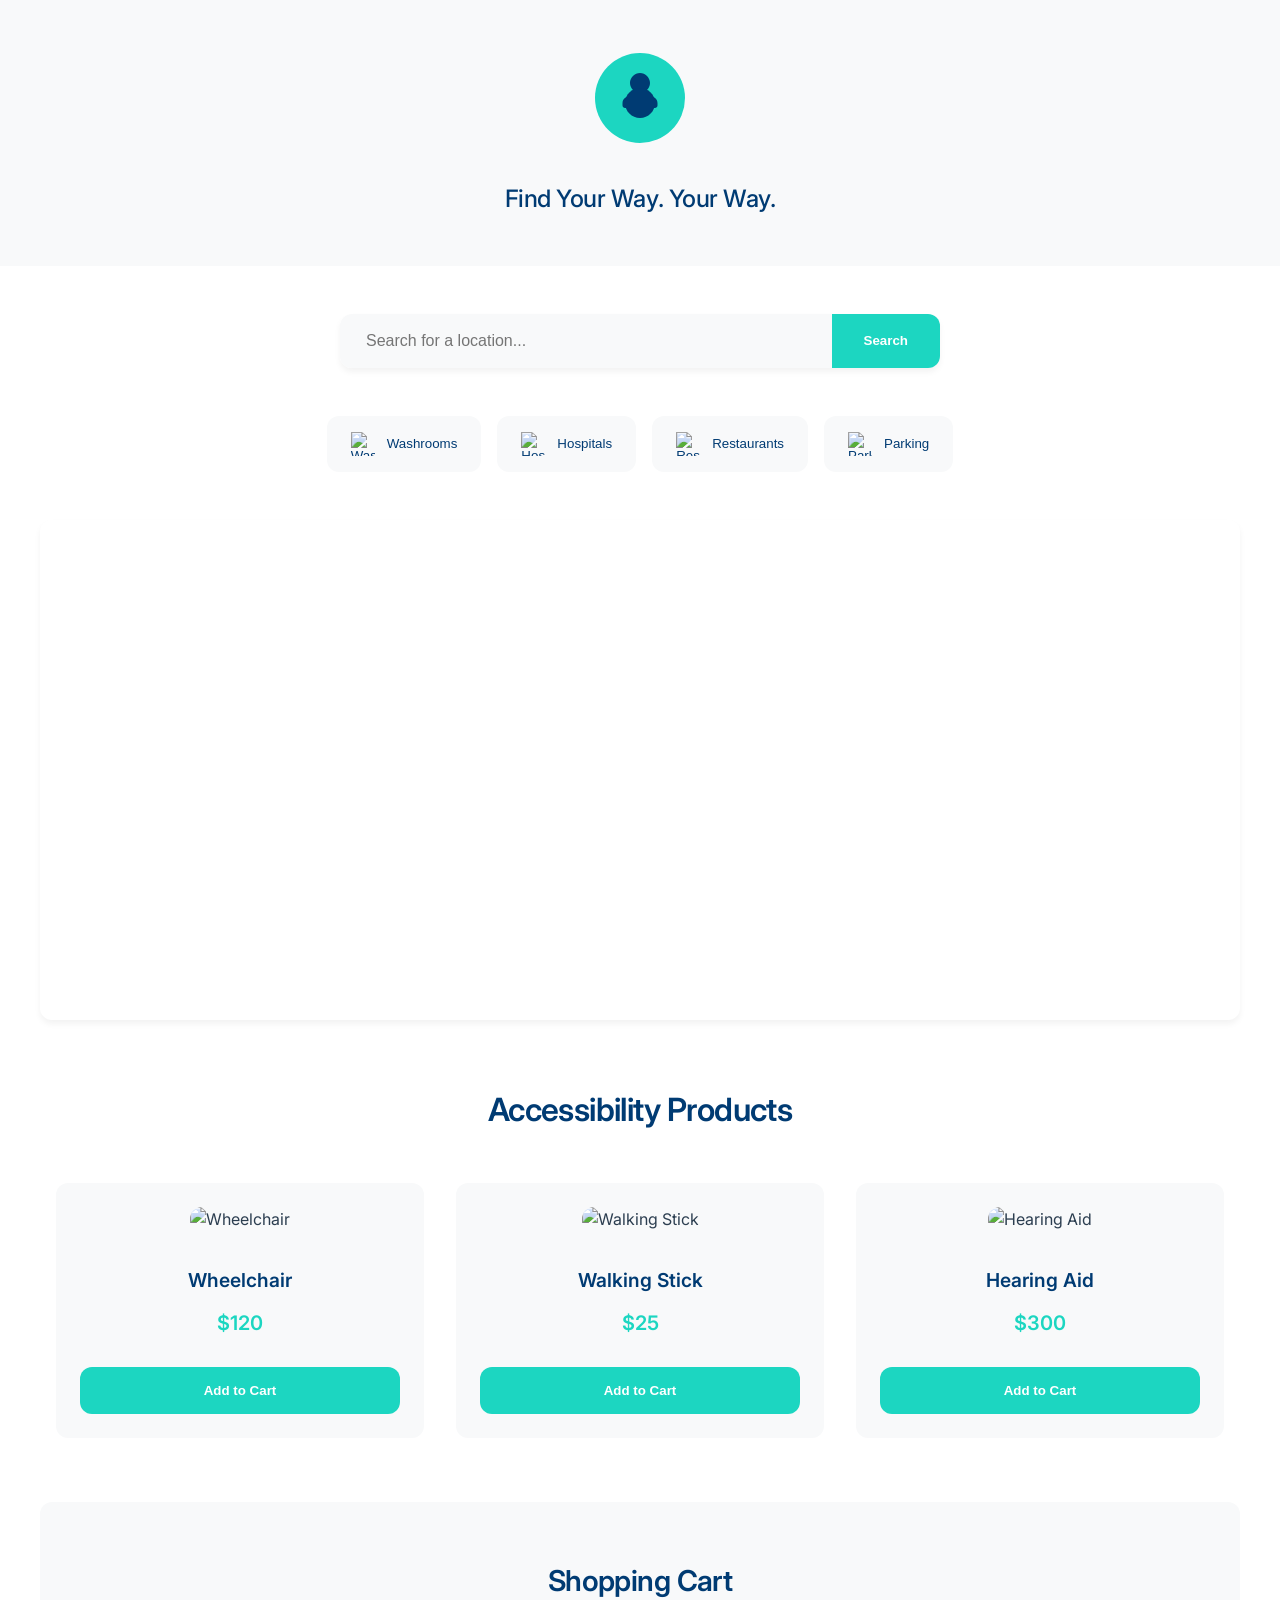
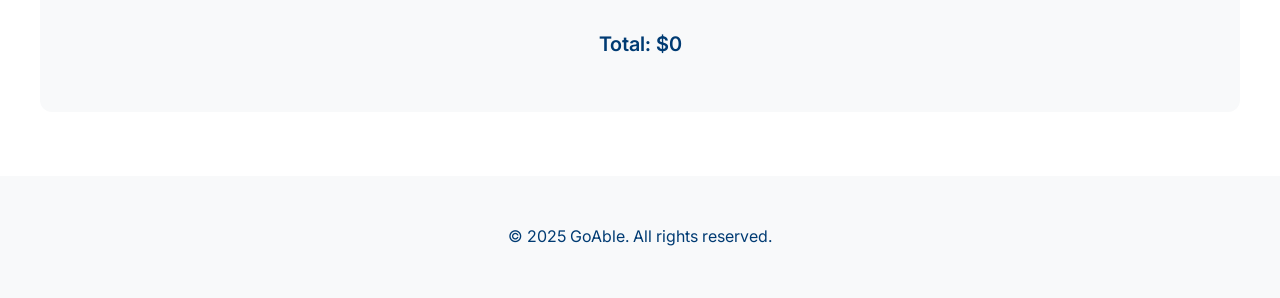
==== index.html @ a9750aa2 "Initial commit" ====
<!DOCTYPE html>
<html lang="en">
<head>
    <meta charset="UTF-8">
    <meta name="viewport" content="width=device-width, initial-scale=1.0">
    <title>GoAble - Find Your Way. Your Way.</title>
    <link rel="preconnect" href="https://fonts.googleapis.com">
    <link rel="preconnect" href="https://fonts.gstatic.com" crossorigin>
    <link href="https://fonts.googleapis.com/css2?family=Inter:wght@400;500;600;700&display=swap" rel="stylesheet">
    <link rel="stylesheet" href="styles.css">
    <script src="https://maps.googleapis.com/maps/api/js?key=AIzaSyAfi2bEmfJxd6c8PBqmdkJb2EQJyLF6iRs&libraries=places" async defer></script>
</head>
<body>
    <header>
        <div class="logo-container">
            <div class="logo">
                <img src="images/goable-logo.svg" alt="GoAble Logo" class="logo-image">
            </div>
            <p class="tagline">Find Your Way. Your Way.</p>
        </div>
    </header>
    <main>
        <!-- Search Section -->
        <section id="search-container">
            <input type="text" id="location-search" placeholder="Search for a location...">
            <button id="search-button">Search</button>
        </section>

        <!-- Map Controls Section -->
        <section id="map-controls">
            <button class="filter-button" data-type="washroom">
                <img src="images/washroom-icon.png" alt="Washroom Icon"> Washrooms
            </button>
            <button class="filter-button" data-type="hospital">
                <img src="images/hospital-icon.png" alt="Hospital Icon"> Hospitals
            </button>
            <button class="filter-button" data-type="restaurant">
                <img src="images/restaurant-icon.png" alt="Restaurant Icon"> Restaurants
            </button>
            <button class="filter-button" data-type="parking">
                <img src="images/parking-icon.png" alt="Parking Icon"> Parking
            </button>
        </section>

        <!-- Map Section -->
        <section id="map-container">
            <div id="map"></div>
        </section>

        <!-- Shop Section -->
        <section id="shop-section">
            <h2>Accessibility Products</h2>
            <div id="shop-items">
                <!-- Example Products -->
                <div class="shop-item">
                    <img src="images/wheelchair.jpg" alt="Wheelchair">
                    <h3>Wheelchair</h3>
                    <p>$120</p>
                    <button class="add-to-cart">Add to Cart</button>
                </div>
                <div class="shop-item">
                    <img src="images/walking-stick.jpg" alt="Walking Stick">
                    <h3>Walking Stick</h3>
                    <p>$25</p>
                    <button class="add-to-cart">Add to Cart</button>
                </div>
                <div class="shop-item">
                    <img src="images/hearing-aid.jpg" alt="Hearing Aid">
                    <h3>Hearing Aid</h3>
                    <p>$300</p>
                    <button class="add-to-cart">Add to Cart</button>
                </div>
            </div>
        </section>

        <!-- Cart Section -->
        <section id="cart-section">
            <h2>Shopping Cart</h2>
            <ul id="cart-items"></ul>
            <p id="cart-total">Total: $0</p>
        </section>
    </main>
    <footer>
        <p>&copy; 2025 GoAble. All rights reserved.</p>
    </footer>
    <script src="app.js"></script>
</body>
</html>
---- styles.css ----
/* General Reset */
:root {
    --primary-color: #003B73;  /* Navy blue from logo */
    --secondary-color: #1CD6C1; /* Turquoise from logo */
    --accent-color: #e74c3c;
    --text-color: #2c3e50;
    --light-gray: #f8f9fa;
    --border-radius: 12px;
    --transition: all 0.3s ease;
}

body {
    font-family: 'Inter', -apple-system, BlinkMacSystemFont, 'Segoe UI', Roboto, sans-serif;
    margin: 0;
    padding: 0;
    box-sizing: border-box;
    color: var(--text-color);
    line-height: 1.6;
    background-color: white;
}

header {
    background-color: var(--light-gray);
    color: var(--primary-color);
    text-align: center;
    padding: 3rem 0;
    margin-bottom: 3rem;
}

.logo-container {
    max-width: 800px;
    margin: 0 auto;
    padding: 0 1rem;
    display: flex;
    flex-direction: column;
    align-items: center;
    gap: 1rem;
}

.logo {
    margin-bottom: 0.5rem;
    transition: var(--transition);
}

.logo:hover {
    transform: scale(1.02);
}

.logo-image {
    height: 100px;
    width: auto;
}

.tagline {
    font-size: 1.5rem;
    color: var(--primary-color);
    margin: 0;
    font-weight: 500;
    letter-spacing: -0.02em;
}

main {
    max-width: 1200px;
    margin: 0 auto;
    padding: 0 2rem;
}

#search-container {
    display: flex;
    justify-content: center;
    margin-bottom: 3rem;
    max-width: 600px;
    margin-left: auto;
    margin-right: auto;
    box-shadow: 0 4px 6px rgba(0, 0, 0, 0.05);
    border-radius: var(--border-radius);
}

#location-search {
    flex: 1;
    padding: 1rem 1.5rem;
    border: 2px solid transparent;
    border-radius: var(--border-radius) 0 0 var(--border-radius);
    font-size: 1rem;
    transition: var(--transition);
    background-color: var(--light-gray);
}

#location-search:focus {
    outline: none;
    border-color: var(--secondary-color);
    background-color: white;
}

#search-button {
    padding: 1rem 2rem;
    background-color: var(--secondary-color);
    color: white;
    border: none;
    border-radius: 0 var(--border-radius) var(--border-radius) 0;
    cursor: pointer;
    font-weight: 600;
    transition: var(--transition);
}

#search-button:hover {
    background-color: #19c1ae;
    transform: translateY(-1px);
}

#map-controls {
    display: flex;
    justify-content: center;
    flex-wrap: wrap;
    gap: 1rem;
    margin-bottom: 3rem;
}

.filter-button {
    display: flex;
    align-items: center;
    padding: 1rem 1.5rem;
    background-color: var(--light-gray);
    color: var(--primary-color);
    border: none;
    border-radius: var(--border-radius);
    cursor: pointer;
    font-weight: 500;
    transition: var(--transition);
}

.filter-button:hover {
    background-color: var(--secondary-color);
    color: white;
    transform: translateY(-1px);
}

.filter-button img {
    width: 24px;
    height: 24px;
    margin-right: 0.75rem;
}

#map-container {
    width: 100%;
    height: 500px;
    border-radius: var(--border-radius);
    overflow: hidden;
    box-shadow: 0 4px 6px rgba(0, 0, 0, 0.05);
    margin-bottom: 4rem;
}

#map {
    width: 100%;
    height: 100%;
}

#shop-section {
    margin-top: 4rem;
    text-align: center;
}

#shop-section h2 {
    font-size: 2rem;
    margin-bottom: 3rem;
    color: var(--primary-color);
    font-weight: 600;
    letter-spacing: -0.02em;
}

#shop-items {
    display: grid;
    grid-template-columns: repeat(auto-fit, minmax(280px, 1fr));
    gap: 2rem;
    padding: 0 1rem;
}

.shop-item {
    background: var(--light-gray);
    border-radius: var(--border-radius);
    padding: 1.5rem;
    transition: var(--transition);
}

.shop-item:hover {
    transform: translateY(-5px);
    box-shadow: 0 8px 16px rgba(0, 0, 0, 0.1);
}

.shop-item img {
    width: 100%;
    height: 200px;
    object-fit: cover;
    border-radius: var(--border-radius);
    margin-bottom: 1.5rem;
}

.shop-item h3 {
    margin: 0.5rem 0;
    font-size: 1.2rem;
    color: var(--primary-color);
    font-weight: 600;
}

.shop-item p {
    font-size: 1.25rem;
    color: var(--secondary-color);
    font-weight: 600;
    margin: 0.75rem 0;
}

.add-to-cart {
    width: 100%;
    padding: 1rem;
    background-color: var(--secondary-color);
    color: white;
    border: none;
    border-radius: var(--border-radius);
    cursor: pointer;
    font-weight: 600;
    transition: var(--transition);
    margin-top: 1rem;
}

.add-to-cart:hover {
    background-color: #19c1ae;
    transform: translateY(-1px);
}

#cart-section {
    margin: 4rem 0;
    text-align: center;
    background: var(--light-gray);
    padding: 2rem;
    border-radius: var(--border-radius);
}

#cart-section h2 {
    font-size: 1.8rem;
    color: var(--primary-color);
    margin-bottom: 1.5rem;
    font-weight: 600;
    letter-spacing: -0.02em;
}

#cart-items {
    list-style: none;
    padding: 0;
    margin: 1.5rem 0;
}

#cart-items li {
    margin: 0.8rem 0;
    padding: 1rem;
    background: white;
    border-radius: var(--border-radius);
}

#cart-total {
    font-size: 1.25rem;
    font-weight: 600;
    color: var(--primary-color);
}

footer {
    background-color: var(--light-gray);
    color: var(--primary-color);
    text-align: center;
    padding: 2rem 0;
    margin-top: 4rem;
}

@media (max-width: 768px) {
    main {
        padding: 0 1rem;
    }
    
    .tagline {
        font-size: 1.25rem;
    }
    
    #map-container {
        height: 400px;
    }
    
    .filter-button {
        padding: 0.8rem 1.2rem;
    }
}
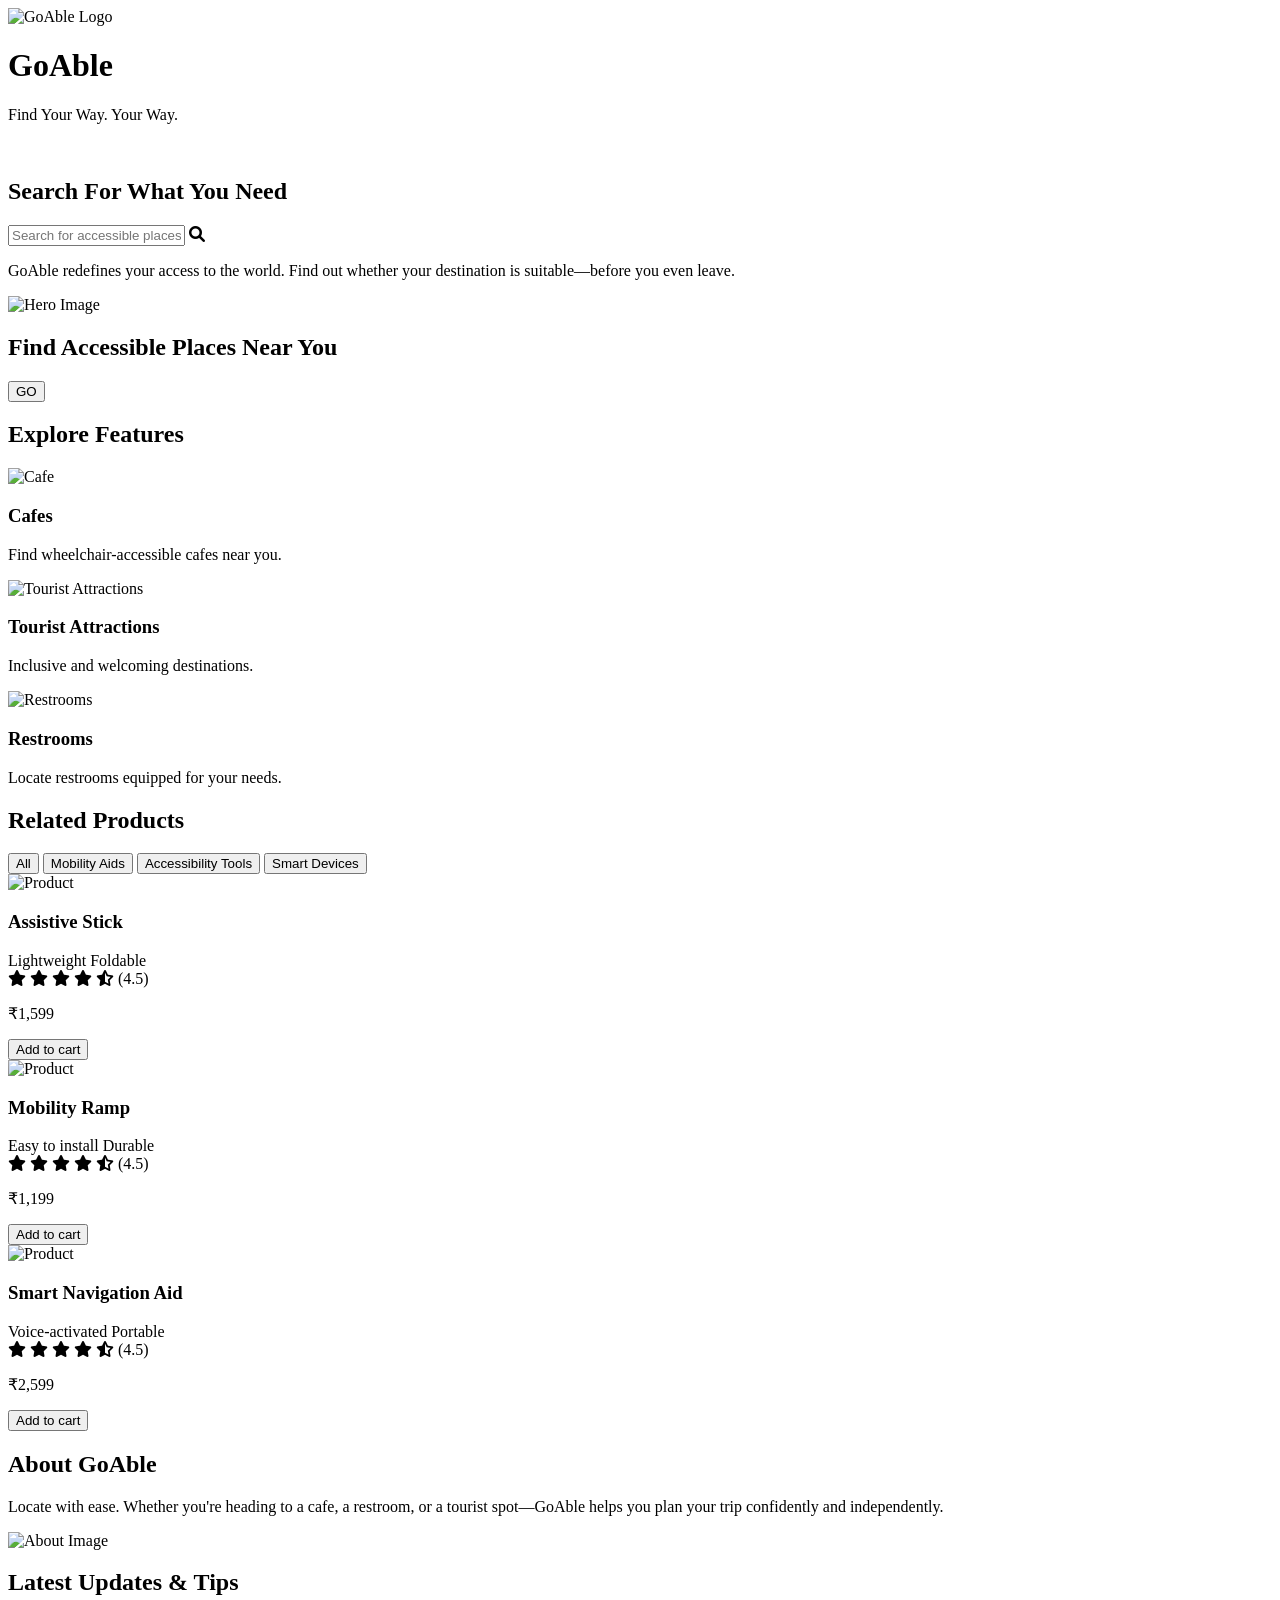
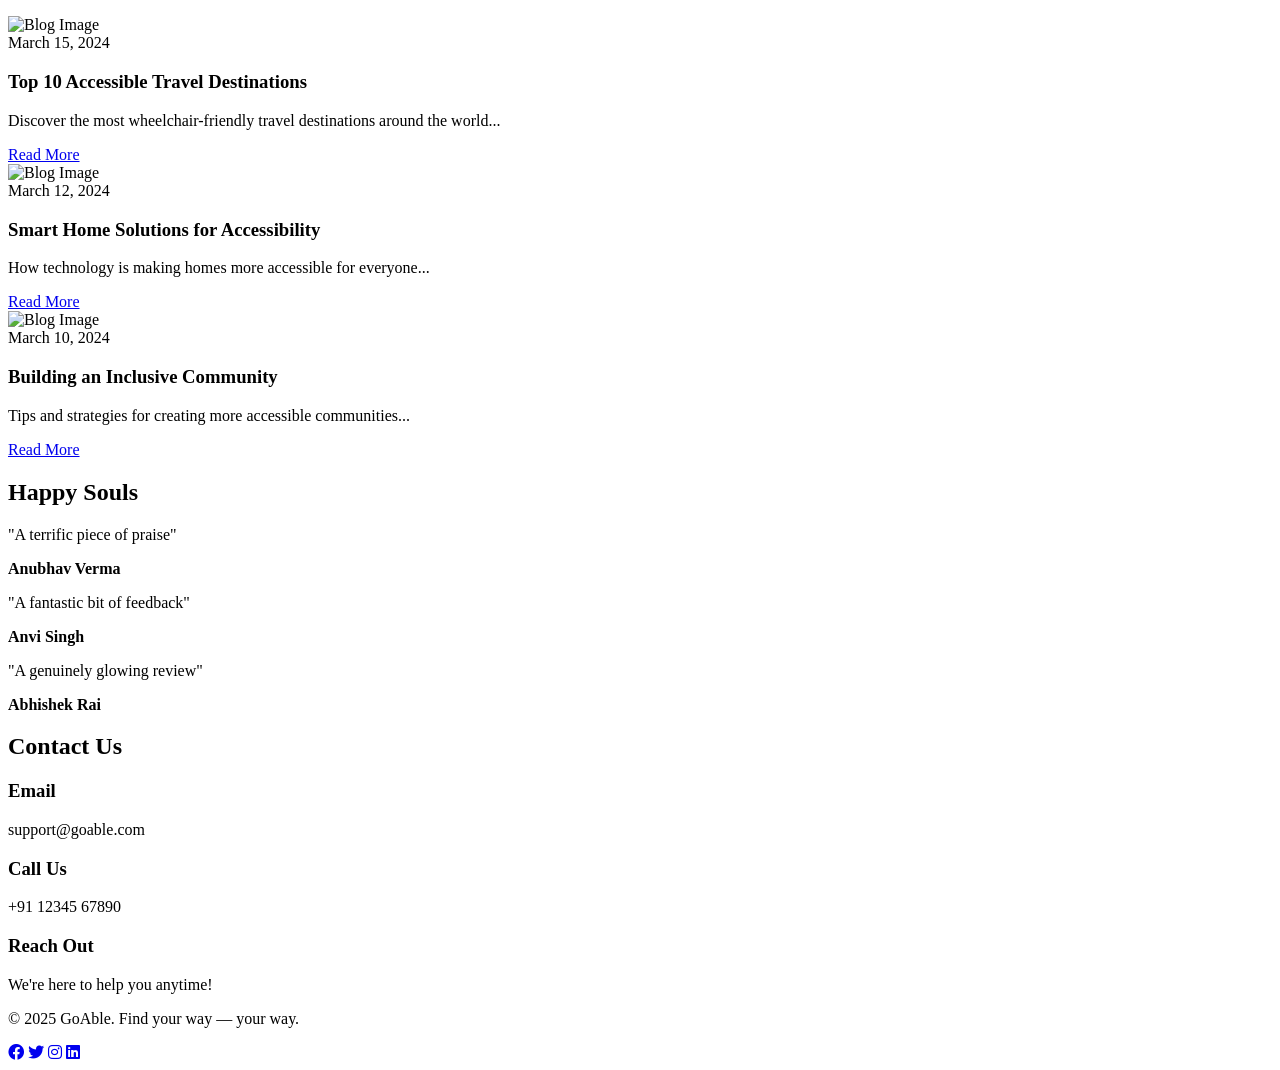
==== commit 2e6a5a4d: "index.html" ====
--- a/index.html
+++ b/index.html
@@ -1,88 +1,221 @@
 <!DOCTYPE html>
 <html lang="en">
 <head>
-    <meta charset="UTF-8">
-    <meta name="viewport" content="width=device-width, initial-scale=1.0">
-    <title>GoAble - Find Your Way. Your Way.</title>
-    <link rel="preconnect" href="https://fonts.googleapis.com">
-    <link rel="preconnect" href="https://fonts.gstatic.com" crossorigin>
-    <link href="https://fonts.googleapis.com/css2?family=Inter:wght@400;500;600;700&display=swap" rel="stylesheet">
-    <link rel="stylesheet" href="styles.css">
-    <script src="https://maps.googleapis.com/maps/api/js?key=AIzaSyAfi2bEmfJxd6c8PBqmdkJb2EQJyLF6iRs&libraries=places" async defer></script>
+  <meta charset="UTF-8" />
+  <meta name="viewport" content="width=device-width, initial-scale=1.0" />
+  <title>GoAble - Find Your Way</title>
+  <link rel="stylesheet" href="https://cdnjs.cloudflare.com/ajax/libs/font-awesome/6.0.0/css/all.min.css">
+  <link rel="stylesheet" href="style.css">
 </head>
 <body>
-    <header>
-        <div class="logo-container">
-            <div class="logo">
-                <img src="images/goable-logo.svg" alt="GoAble Logo" class="logo-image">
-            </div>
-            <p class="tagline">Find Your Way. Your Way.</p>
-        </div>
-    </header>
-    <main>
-        <!-- Search Section -->
-        <section id="search-container">
-            <input type="text" id="location-search" placeholder="Search for a location...">
-            <button id="search-button">Search</button>
-        </section>
-
-        <!-- Map Controls Section -->
-        <section id="map-controls">
-            <button class="filter-button" data-type="washroom">
-                <img src="images/washroom-icon.png" alt="Washroom Icon"> Washrooms
-            </button>
-            <button class="filter-button" data-type="hospital">
-                <img src="images/hospital-icon.png" alt="Hospital Icon"> Hospitals
-            </button>
-            <button class="filter-button" data-type="restaurant">
-                <img src="images/restaurant-icon.png" alt="Restaurant Icon"> Restaurants
-            </button>
-            <button class="filter-button" data-type="parking">
-                <img src="images/parking-icon.png" alt="Parking Icon"> Parking
-            </button>
-        </section>
-
-        <!-- Map Section -->
-        <section id="map-container">
-            <div id="map"></div>
-        </section>
-
-        <!-- Shop Section -->
-        <section id="shop-section">
-            <h2>Accessibility Products</h2>
-            <div id="shop-items">
-                <!-- Example Products -->
-                <div class="shop-item">
-                    <img src="images/wheelchair.jpg" alt="Wheelchair">
-                    <h3>Wheelchair</h3>
-                    <p>$120</p>
-                    <button class="add-to-cart">Add to Cart</button>
-                </div>
-                <div class="shop-item">
-                    <img src="images/walking-stick.jpg" alt="Walking Stick">
-                    <h3>Walking Stick</h3>
-                    <p>$25</p>
-                    <button class="add-to-cart">Add to Cart</button>
-                </div>
-                <div class="shop-item">
-                    <img src="images/hearing-aid.jpg" alt="Hearing Aid">
-                    <h3>Hearing Aid</h3>
-                    <p>$300</p>
-                    <button class="add-to-cart">Add to Cart</button>
-                </div>
-            </div>
-        </section>
-
-        <!-- Cart Section -->
-        <section id="cart-section">
-            <h2>Shopping Cart</h2>
-            <ul id="cart-items"></ul>
-            <p id="cart-total">Total: $0</p>
-        </section>
-    </main>
-    <footer>
-        <p>&copy; 2025 GoAble. All rights reserved.</p>
-    </footer>
-    <script src="app.js"></script>
+  <header>
+    <div class="header-content">
+      <img src="GoAble Logo.jpeg" alt="GoAble Logo" class="header-logo">
+      <div class="header-text">
+        <h1>GoAble</h1>
+        <p class="tagline">Find Your Way. Your Way.</p>
+      </div>
+    </div>
+    <nav>
+      <a href="#features" style="color: white;">Features</a>
+      <a href="#products" style="color: white;">Products</a>
+      <a href="#about" style="color: white;">About</a>
+      <a href="#testimonials" style="color: white;">Happy Souls</a>
+      <a href="#contact" style="color: white;">Contact</a>
+    </nav>
+  </header>
+
+  <section id="hero">
+    <h2>Search For What You Need</h2>
+    <div class="search-container">
+      <input type="text" class="search-bar" placeholder="Search for accessible places, products, or services...">
+      <i class="fas fa-search search-icon"></i>
+    </div>
+    <p>GoAble redefines your access to the world. Find out whether your destination is suitable—before you even leave.</p>
+    <img src="Hero Image.jpeg" alt="Hero Image" />
+  </section>
+
+  <section id="map">
+    <h2>Find Accessible Places Near You</h2>
+    <div id="wrapper">
+      <a href="indextest.html"> 
+        <button class="go-button">GO</button>
+      </a>
+    </div>
+  </section>
+
+  <section id="features">
+    <h2>Explore Features</h2>
+    <div class="features">
+      <div class="card">
+        <img src="Cafe.jpeg" alt="Cafe" />
+        <h3>Cafes</h3>
+        <p>Find wheelchair-accessible cafes near you.</p>
+      </div>
+      <div class="card">
+        <img src="tourist.jpeg" alt="Tourist Attractions" />
+        <h3>Tourist Attractions</h3>
+        <p>Inclusive and welcoming destinations.</p>
+      </div>
+      <div class="card">
+        <img src="Restroom.jpeg" alt="Restrooms" />
+        <h3>Restrooms</h3>
+        <p>Locate restrooms equipped for your needs.</p>
+      </div>
+    </div>
+  </section>
+
+  <section id="products">
+    <h2>Related Products</h2>
+    <div class="product-filters">
+      <button class="filter-button active">All</button>
+      <button class="filter-button">Mobility Aids</button>
+      <button class="filter-button">Accessibility Tools</button>
+      <button class="filter-button">Smart Devices</button>
+    </div>
+    <div class="products">
+      <div class="card">
+        <img src="Stick.jpeg" alt="Product" />
+        <h3>Assistive Stick</h3>
+        <div class="accessibility-features">
+          <span class="accessibility-tag">Lightweight</span>
+          <span class="accessibility-tag">Foldable</span>
+        </div>
+        <div class="rating">
+          <i class="fas fa-star"></i>
+          <i class="fas fa-star"></i>
+          <i class="fas fa-star"></i>
+          <i class="fas fa-star"></i>
+          <i class="fas fa-star-half-alt"></i>
+          <span>(4.5)</span>
+        </div>
+        <p class="price">₹1,599</p>
+        <button class="button">Add to cart</button>
+      </div>
+      <div class="card">
+        <img src="Ramp.jpeg" alt="Product" />
+        <h3>Mobility Ramp</h3>
+        <div class="accessibility-features">
+          <span class="accessibility-tag">Easy to install</span>
+          <span class="accessibility-tag">Durable</span>
+        </div>
+        <div class="rating">
+          <i class="fas fa-star"></i>
+          <i class="fas fa-star"></i>
+          <i class="fas fa-star"></i>
+          <i class="fas fa-star"></i>
+          <i class="fas fa-star-half-alt"></i>
+          <span>(4.5)</span>
+        </div>
+        <p class="price">₹1,199</p>
+        <button class="button">Add to cart</button>
+      </div>
+      <div class="card">
+        <img src="https://source.unsplash.com/300x200/?equipment,accessibility" alt="Product" />
+        <h3>Smart Navigation Aid</h3>
+        <div class="accessibility-features">
+          <span class="accessibility-tag">Voice-activated</span>
+          <span class="accessibility-tag">Portable</span>
+        </div>
+        <div class="rating">
+          <i class="fas fa-star"></i>
+          <i class="fas fa-star"></i>
+          <i class="fas fa-star"></i>
+          <i class="fas fa-star"></i>
+          <i class="fas fa-star-half-alt"></i>
+          <span>(4.5)</span>
+        </div>
+        <p class="price">₹2,599</p>
+        <button class="button">Add to cart</button>
+      </div>
+    </div>
+  </section>
+
+  <section id="about">
+    <h2>About GoAble</h2>
+    <p>Locate with ease. Whether you're heading to a cafe, a restroom, or a tourist spot—GoAble helps you plan your trip confidently and independently.</p>
+    <img src="Accessibility.jpeg" alt="About Image" />
+  </section>
+
+  <section id="blog">
+    <h2>Latest Updates & Tips</h2>
+    <div class="blog-grid">
+      <article class="blog-card">
+        <img src="https://source.unsplash.com/600x400/?accessibility" alt="Blog Image" class="blog-image">
+        <div class="blog-content">
+          <span class="blog-date">March 15, 2024</span>
+          <h3>Top 10 Accessible Travel Destinations</h3>
+          <p>Discover the most wheelchair-friendly travel destinations around the world...</p>
+          <a href="#" class="button">Read More</a>
+        </div>
+      </article>
+      <article class="blog-card">
+        <img src="https://source.unsplash.com/600x400/?technology" alt="Blog Image" class="blog-image">
+        <div class="blog-content">
+          <span class="blog-date">March 12, 2024</span>
+          <h3>Smart Home Solutions for Accessibility</h3>
+          <p>How technology is making homes more accessible for everyone...</p>
+          <a href="#" class="button">Read More</a>
+        </div>
+      </article>
+      <article class="blog-card">
+        <img src="https://source.unsplash.com/600x400/?community" alt="Blog Image" class="blog-image">
+        <div class="blog-content">
+          <span class="blog-date">March 10, 2024</span>
+          <h3>Building an Inclusive Community</h3>
+          <p>Tips and strategies for creating more accessible communities...</p>
+          <a href="#" class="button">Read More</a>
+        </div>
+      </article>
+    </div>
+  </section>
+
+  
+
+  <section id="testimonials">
+    <h2>Happy Souls</h2>
+    <div class="testimonials">
+      <div class="card">
+        <p>"A terrific piece of praise"</p>
+        <strong>Anubhav Verma</strong>
+      </div>
+      <div class="card">
+        <p>"A fantastic bit of feedback"</p>
+        <strong>Anvi Singh</strong>
+      </div>
+      <div class="card">
+        <p>"A genuinely glowing review"</p>
+        <strong>Abhishek Rai</strong>
+      </div>
+    </div>
+  </section>
+
+  <section id="contact">
+    <h2>Contact Us</h2>
+    <div class="contact">
+      <div class="card">
+        <h3>Email</h3>
+        <p>support@goable.com</p>
+      </div>
+      <div class="card">
+        <h3>Call Us</h3>
+        <p>+91 12345 67890</p>
+      </div>
+      <div class="card">
+        <h3>Reach Out</h3>
+        <p>We're here to help you anytime!</p>
+      </div>
+    </div>
+  </section>
+
+  <footer>
+    <p>&copy; 2025 GoAble. Find your way — your way.</p>
+    <div class="social-links">
+      <a href="#"><i class="fab fa-facebook"></i></a>
+      <a href="#"><i class="fab fa-twitter"></i></a>
+      <a href="#"><i class="fab fa-instagram"></i></a>
+      <a href="#"><i class="fab fa-linkedin"></i></a>
+    </div>
+  </footer>
 </body>
-</html>+</html>
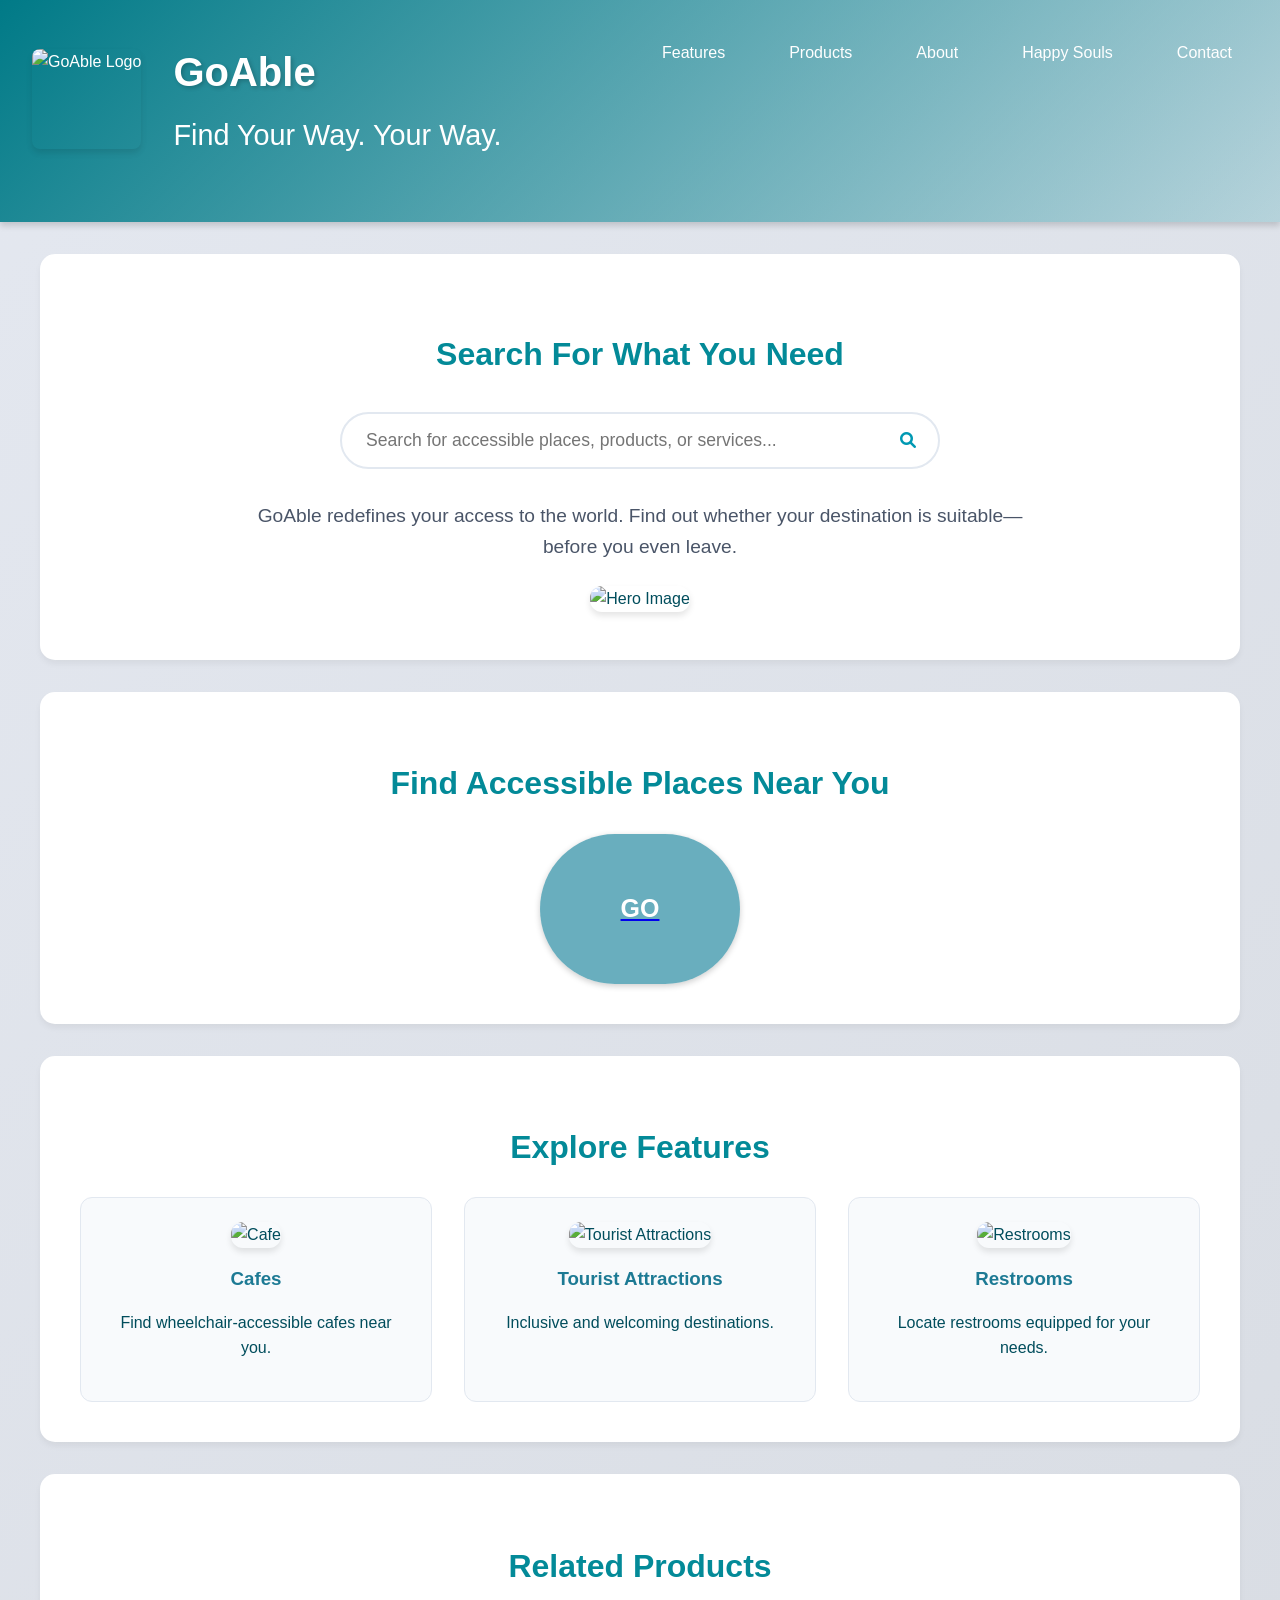
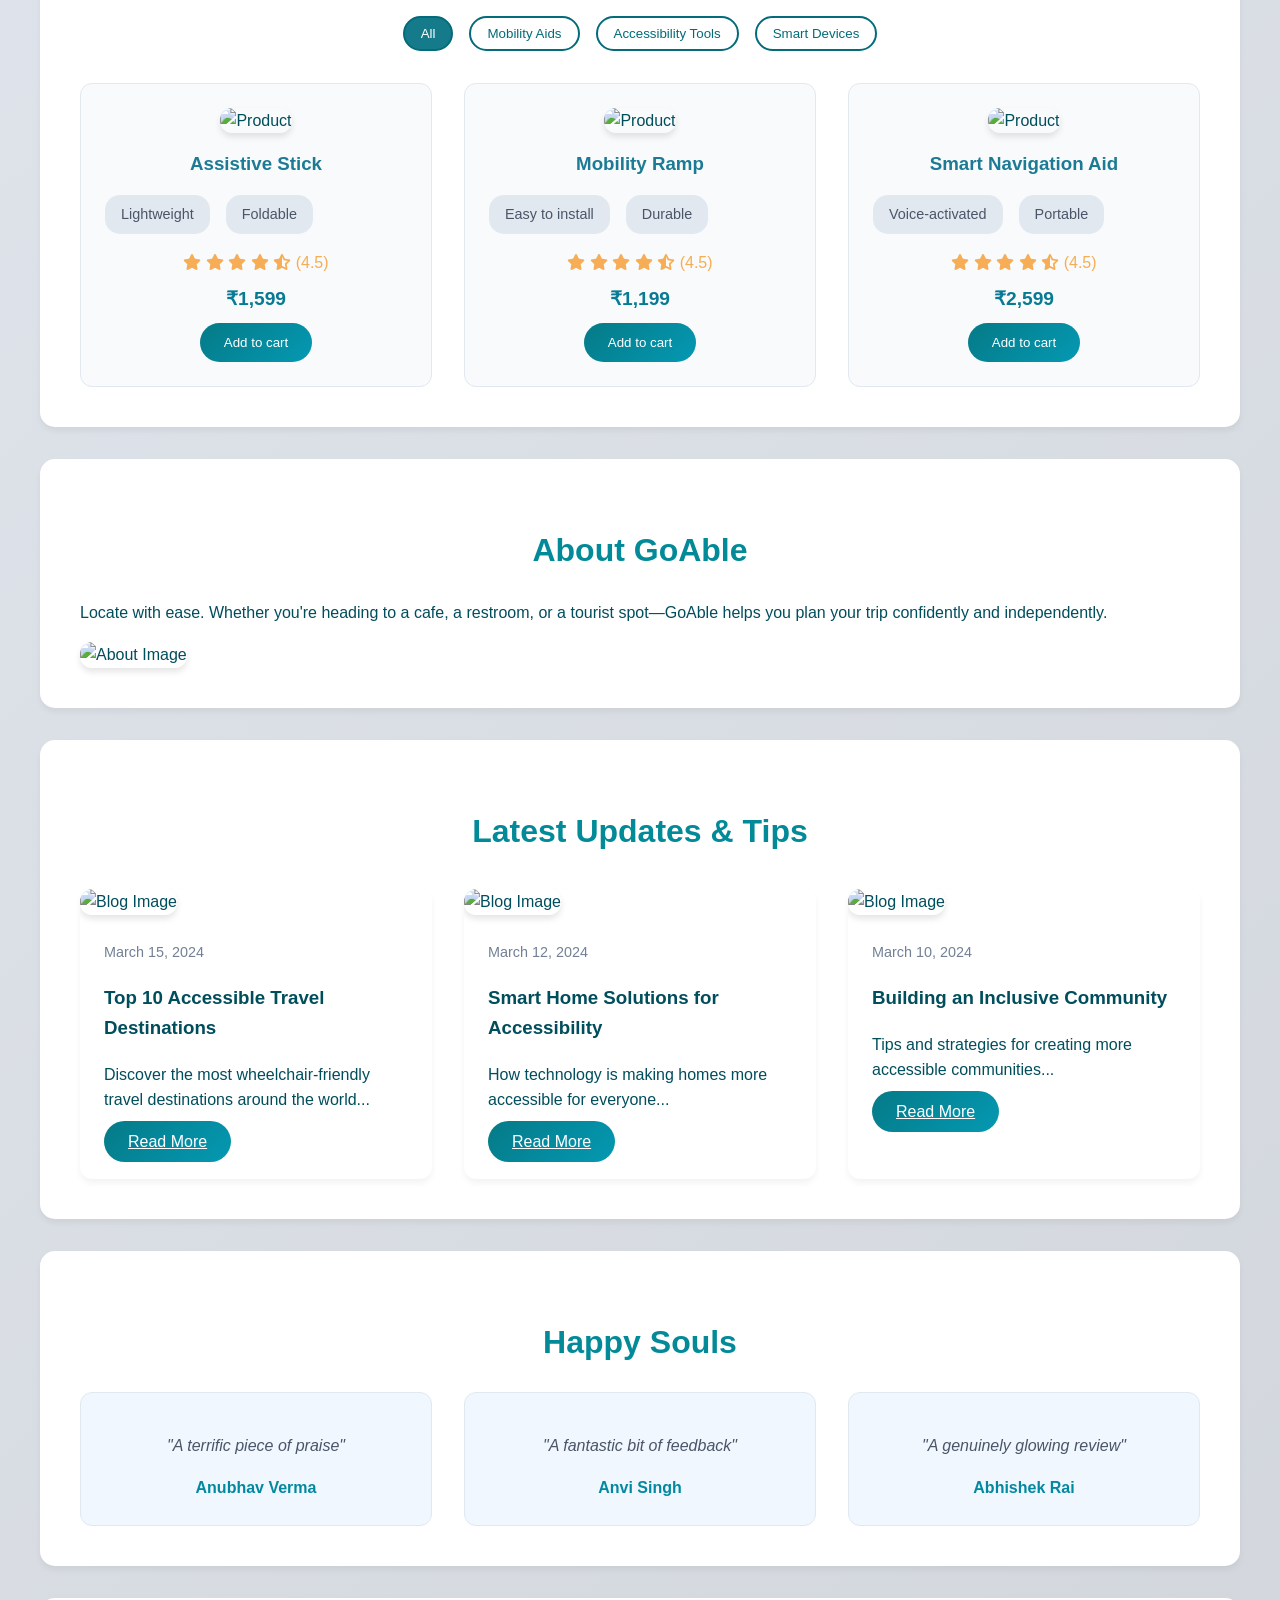
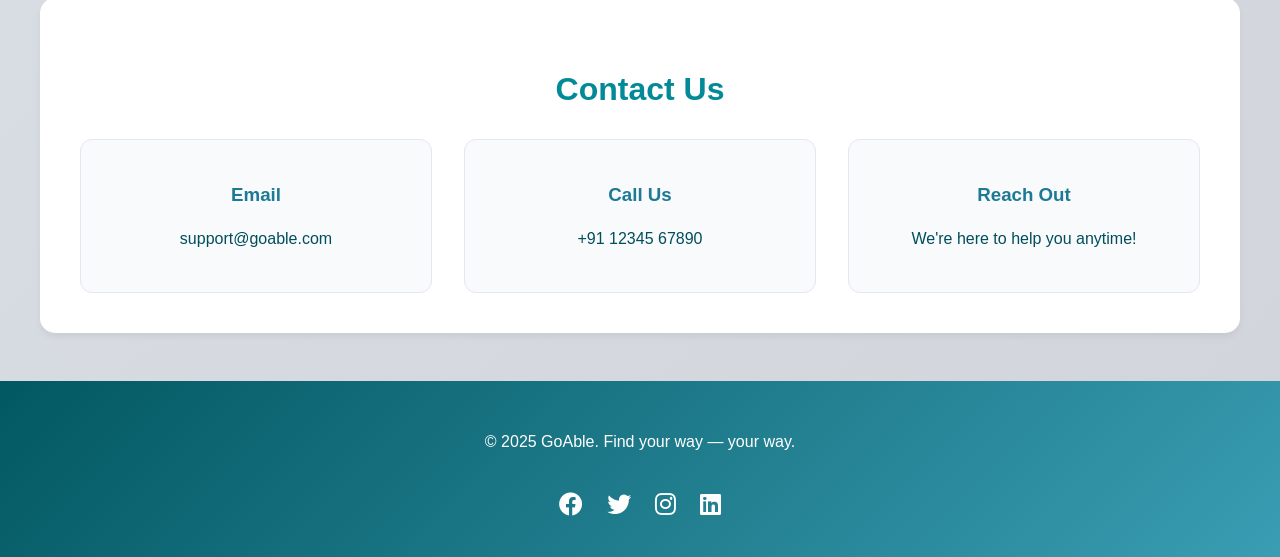
==== commit 5c18ef41: "index.html" ====
--- a/index.html
+++ b/index.html
@@ -1,221 +1,221 @@
-<!DOCTYPE html>
-<html lang="en">
-<head>
-  <meta charset="UTF-8" />
-  <meta name="viewport" content="width=device-width, initial-scale=1.0" />
-  <title>GoAble - Find Your Way</title>
-  <link rel="stylesheet" href="https://cdnjs.cloudflare.com/ajax/libs/font-awesome/6.0.0/css/all.min.css">
-  <link rel="stylesheet" href="style.css">
-</head>
-<body>
-  <header>
-    <div class="header-content">
-      <img src="GoAble Logo.jpeg" alt="GoAble Logo" class="header-logo">
-      <div class="header-text">
-        <h1>GoAble</h1>
-        <p class="tagline">Find Your Way. Your Way.</p>
-      </div>
-    </div>
-    <nav>
-      <a href="#features" style="color: white;">Features</a>
-      <a href="#products" style="color: white;">Products</a>
-      <a href="#about" style="color: white;">About</a>
-      <a href="#testimonials" style="color: white;">Happy Souls</a>
-      <a href="#contact" style="color: white;">Contact</a>
-    </nav>
-  </header>
-
-  <section id="hero">
-    <h2>Search For What You Need</h2>
-    <div class="search-container">
-      <input type="text" class="search-bar" placeholder="Search for accessible places, products, or services...">
-      <i class="fas fa-search search-icon"></i>
-    </div>
-    <p>GoAble redefines your access to the world. Find out whether your destination is suitable—before you even leave.</p>
-    <img src="Hero Image.jpeg" alt="Hero Image" />
-  </section>
-
-  <section id="map">
-    <h2>Find Accessible Places Near You</h2>
-    <div id="wrapper">
-      <a href="indextest.html"> 
-        <button class="go-button">GO</button>
-      </a>
-    </div>
-  </section>
-
-  <section id="features">
-    <h2>Explore Features</h2>
-    <div class="features">
-      <div class="card">
-        <img src="Cafe.jpeg" alt="Cafe" />
-        <h3>Cafes</h3>
-        <p>Find wheelchair-accessible cafes near you.</p>
-      </div>
-      <div class="card">
-        <img src="tourist.jpeg" alt="Tourist Attractions" />
-        <h3>Tourist Attractions</h3>
-        <p>Inclusive and welcoming destinations.</p>
-      </div>
-      <div class="card">
-        <img src="Restroom.jpeg" alt="Restrooms" />
-        <h3>Restrooms</h3>
-        <p>Locate restrooms equipped for your needs.</p>
-      </div>
-    </div>
-  </section>
-
-  <section id="products">
-    <h2>Related Products</h2>
-    <div class="product-filters">
-      <button class="filter-button active">All</button>
-      <button class="filter-button">Mobility Aids</button>
-      <button class="filter-button">Accessibility Tools</button>
-      <button class="filter-button">Smart Devices</button>
-    </div>
-    <div class="products">
-      <div class="card">
-        <img src="Stick.jpeg" alt="Product" />
-        <h3>Assistive Stick</h3>
-        <div class="accessibility-features">
-          <span class="accessibility-tag">Lightweight</span>
-          <span class="accessibility-tag">Foldable</span>
-        </div>
-        <div class="rating">
-          <i class="fas fa-star"></i>
-          <i class="fas fa-star"></i>
-          <i class="fas fa-star"></i>
-          <i class="fas fa-star"></i>
-          <i class="fas fa-star-half-alt"></i>
-          <span>(4.5)</span>
-        </div>
-        <p class="price">₹1,599</p>
-        <button class="button">Add to cart</button>
-      </div>
-      <div class="card">
-        <img src="Ramp.jpeg" alt="Product" />
-        <h3>Mobility Ramp</h3>
-        <div class="accessibility-features">
-          <span class="accessibility-tag">Easy to install</span>
-          <span class="accessibility-tag">Durable</span>
-        </div>
-        <div class="rating">
-          <i class="fas fa-star"></i>
-          <i class="fas fa-star"></i>
-          <i class="fas fa-star"></i>
-          <i class="fas fa-star"></i>
-          <i class="fas fa-star-half-alt"></i>
-          <span>(4.5)</span>
-        </div>
-        <p class="price">₹1,199</p>
-        <button class="button">Add to cart</button>
-      </div>
-      <div class="card">
-        <img src="https://source.unsplash.com/300x200/?equipment,accessibility" alt="Product" />
-        <h3>Smart Navigation Aid</h3>
-        <div class="accessibility-features">
-          <span class="accessibility-tag">Voice-activated</span>
-          <span class="accessibility-tag">Portable</span>
-        </div>
-        <div class="rating">
-          <i class="fas fa-star"></i>
-          <i class="fas fa-star"></i>
-          <i class="fas fa-star"></i>
-          <i class="fas fa-star"></i>
-          <i class="fas fa-star-half-alt"></i>
-          <span>(4.5)</span>
-        </div>
-        <p class="price">₹2,599</p>
-        <button class="button">Add to cart</button>
-      </div>
-    </div>
-  </section>
-
-  <section id="about">
-    <h2>About GoAble</h2>
-    <p>Locate with ease. Whether you're heading to a cafe, a restroom, or a tourist spot—GoAble helps you plan your trip confidently and independently.</p>
-    <img src="Accessibility.jpeg" alt="About Image" />
-  </section>
-
-  <section id="blog">
-    <h2>Latest Updates & Tips</h2>
-    <div class="blog-grid">
-      <article class="blog-card">
-        <img src="https://source.unsplash.com/600x400/?accessibility" alt="Blog Image" class="blog-image">
-        <div class="blog-content">
-          <span class="blog-date">March 15, 2024</span>
-          <h3>Top 10 Accessible Travel Destinations</h3>
-          <p>Discover the most wheelchair-friendly travel destinations around the world...</p>
-          <a href="#" class="button">Read More</a>
-        </div>
-      </article>
-      <article class="blog-card">
-        <img src="https://source.unsplash.com/600x400/?technology" alt="Blog Image" class="blog-image">
-        <div class="blog-content">
-          <span class="blog-date">March 12, 2024</span>
-          <h3>Smart Home Solutions for Accessibility</h3>
-          <p>How technology is making homes more accessible for everyone...</p>
-          <a href="#" class="button">Read More</a>
-        </div>
-      </article>
-      <article class="blog-card">
-        <img src="https://source.unsplash.com/600x400/?community" alt="Blog Image" class="blog-image">
-        <div class="blog-content">
-          <span class="blog-date">March 10, 2024</span>
-          <h3>Building an Inclusive Community</h3>
-          <p>Tips and strategies for creating more accessible communities...</p>
-          <a href="#" class="button">Read More</a>
-        </div>
-      </article>
-    </div>
-  </section>
-
-  
-
-  <section id="testimonials">
-    <h2>Happy Souls</h2>
-    <div class="testimonials">
-      <div class="card">
-        <p>"A terrific piece of praise"</p>
-        <strong>Anubhav Verma</strong>
-      </div>
-      <div class="card">
-        <p>"A fantastic bit of feedback"</p>
-        <strong>Anvi Singh</strong>
-      </div>
-      <div class="card">
-        <p>"A genuinely glowing review"</p>
-        <strong>Abhishek Rai</strong>
-      </div>
-    </div>
-  </section>
-
-  <section id="contact">
-    <h2>Contact Us</h2>
-    <div class="contact">
-      <div class="card">
-        <h3>Email</h3>
-        <p>support@goable.com</p>
-      </div>
-      <div class="card">
-        <h3>Call Us</h3>
-        <p>+91 12345 67890</p>
-      </div>
-      <div class="card">
-        <h3>Reach Out</h3>
-        <p>We're here to help you anytime!</p>
-      </div>
-    </div>
-  </section>
-
-  <footer>
-    <p>&copy; 2025 GoAble. Find your way — your way.</p>
-    <div class="social-links">
-      <a href="#"><i class="fab fa-facebook"></i></a>
-      <a href="#"><i class="fab fa-twitter"></i></a>
-      <a href="#"><i class="fab fa-instagram"></i></a>
-      <a href="#"><i class="fab fa-linkedin"></i></a>
-    </div>
-  </footer>
-</body>
-</html>
+<!DOCTYPE html>
+<html lang="en">
+<head>
+  <meta charset="UTF-8" />
+  <meta name="viewport" content="width=device-width, initial-scale=1.0" />
+  <title>GoAble - Find Your Way</title>
+  <link rel="stylesheet" href="https://cdnjs.cloudflare.com/ajax/libs/font-awesome/6.0.0/css/all.min.css">
+  <link rel="stylesheet" href="style.css">
+</head>
+<body>
+  <header>
+    <div class="header-content">
+      <img src="GoAble Logo.jpeg" alt="GoAble Logo" class="header-logo">
+      <div class="header-text">
+        <h1>GoAble</h1>
+        <p class="tagline">Find Your Way. Your Way.</p>
+      </div>
+    </div>
+    <nav>
+      <a href="#features" style="color: white;">Features</a>
+      <a href="#products" style="color: white;">Products</a>
+      <a href="#about" style="color: white;">About</a>
+      <a href="#testimonials" style="color: white;">Happy Souls</a>
+      <a href="#contact" style="color: white;">Contact</a>
+    </nav>
+  </header>
+
+  <section id="hero">
+    <h2>Search For What You Need</h2>
+    <div class="search-container">
+      <input type="text" class="search-bar" placeholder="Search for accessible places, products, or services...">
+      <i class="fas fa-search search-icon"></i>
+    </div>
+    <p>GoAble redefines your access to the world. Find out whether your destination is suitable—before you even leave.</p>
+    <img src="Hero Image.jpeg" alt="Hero Image" />
+  </section>
+
+  <section id="map">
+    <h2>Find Accessible Places Near You</h2>
+    <div id="wrapper">
+      <a href="map.html"> 
+        <button class="go-button">GO</button>
+      </a>
+    </div>
+  </section>
+
+  <section id="features">
+    <h2>Explore Features</h2>
+    <div class="features">
+      <div class="card">
+        <img src="Cafe.jpeg" alt="Cafe" />
+        <h3>Cafes</h3>
+        <p>Find wheelchair-accessible cafes near you.</p>
+      </div>
+      <div class="card">
+        <img src="tourist.jpeg" alt="Tourist Attractions" />
+        <h3>Tourist Attractions</h3>
+        <p>Inclusive and welcoming destinations.</p>
+      </div>
+      <div class="card">
+        <img src="Restroom.jpeg" alt="Restrooms" />
+        <h3>Restrooms</h3>
+        <p>Locate restrooms equipped for your needs.</p>
+      </div>
+    </div>
+  </section>
+
+  <section id="products">
+    <h2>Related Products</h2>
+    <div class="product-filters">
+      <button class="filter-button active">All</button>
+      <button class="filter-button">Mobility Aids</button>
+      <button class="filter-button">Accessibility Tools</button>
+      <button class="filter-button">Smart Devices</button>
+    </div>
+    <div class="products">
+      <div class="card">
+        <img src="Stick.jpeg" alt="Product" />
+        <h3>Assistive Stick</h3>
+        <div class="accessibility-features">
+          <span class="accessibility-tag">Lightweight</span>
+          <span class="accessibility-tag">Foldable</span>
+        </div>
+        <div class="rating">
+          <i class="fas fa-star"></i>
+          <i class="fas fa-star"></i>
+          <i class="fas fa-star"></i>
+          <i class="fas fa-star"></i>
+          <i class="fas fa-star-half-alt"></i>
+          <span>(4.5)</span>
+        </div>
+        <p class="price">₹1,599</p>
+        <button class="button">Add to cart</button>
+      </div>
+      <div class="card">
+        <img src="Ramp.jpeg" alt="Product" />
+        <h3>Mobility Ramp</h3>
+        <div class="accessibility-features">
+          <span class="accessibility-tag">Easy to install</span>
+          <span class="accessibility-tag">Durable</span>
+        </div>
+        <div class="rating">
+          <i class="fas fa-star"></i>
+          <i class="fas fa-star"></i>
+          <i class="fas fa-star"></i>
+          <i class="fas fa-star"></i>
+          <i class="fas fa-star-half-alt"></i>
+          <span>(4.5)</span>
+        </div>
+        <p class="price">₹1,199</p>
+        <button class="button">Add to cart</button>
+      </div>
+      <div class="card">
+        <img src="https://source.unsplash.com/300x200/?equipment,accessibility" alt="Product" />
+        <h3>Smart Navigation Aid</h3>
+        <div class="accessibility-features">
+          <span class="accessibility-tag">Voice-activated</span>
+          <span class="accessibility-tag">Portable</span>
+        </div>
+        <div class="rating">
+          <i class="fas fa-star"></i>
+          <i class="fas fa-star"></i>
+          <i class="fas fa-star"></i>
+          <i class="fas fa-star"></i>
+          <i class="fas fa-star-half-alt"></i>
+          <span>(4.5)</span>
+        </div>
+        <p class="price">₹2,599</p>
+        <button class="button">Add to cart</button>
+      </div>
+    </div>
+  </section>
+
+  <section id="about">
+    <h2>About GoAble</h2>
+    <p>Locate with ease. Whether you're heading to a cafe, a restroom, or a tourist spot—GoAble helps you plan your trip confidently and independently.</p>
+    <img src="Accessibility.jpeg" alt="About Image" />
+  </section>
+
+  <section id="blog">
+    <h2>Latest Updates & Tips</h2>
+    <div class="blog-grid">
+      <article class="blog-card">
+        <img src="https://source.unsplash.com/600x400/?accessibility" alt="Blog Image" class="blog-image">
+        <div class="blog-content">
+          <span class="blog-date">March 15, 2024</span>
+          <h3>Top 10 Accessible Travel Destinations</h3>
+          <p>Discover the most wheelchair-friendly travel destinations around the world...</p>
+          <a href="#" class="button">Read More</a>
+        </div>
+      </article>
+      <article class="blog-card">
+        <img src="https://source.unsplash.com/600x400/?technology" alt="Blog Image" class="blog-image">
+        <div class="blog-content">
+          <span class="blog-date">March 12, 2024</span>
+          <h3>Smart Home Solutions for Accessibility</h3>
+          <p>How technology is making homes more accessible for everyone...</p>
+          <a href="#" class="button">Read More</a>
+        </div>
+      </article>
+      <article class="blog-card">
+        <img src="https://source.unsplash.com/600x400/?community" alt="Blog Image" class="blog-image">
+        <div class="blog-content">
+          <span class="blog-date">March 10, 2024</span>
+          <h3>Building an Inclusive Community</h3>
+          <p>Tips and strategies for creating more accessible communities...</p>
+          <a href="#" class="button">Read More</a>
+        </div>
+      </article>
+    </div>
+  </section>
+
+  
+
+  <section id="testimonials">
+    <h2>Happy Souls</h2>
+    <div class="testimonials">
+      <div class="card">
+        <p>"A terrific piece of praise"</p>
+        <strong>Anubhav Verma</strong>
+      </div>
+      <div class="card">
+        <p>"A fantastic bit of feedback"</p>
+        <strong>Anvi Singh</strong>
+      </div>
+      <div class="card">
+        <p>"A genuinely glowing review"</p>
+        <strong>Abhishek Rai</strong>
+      </div>
+    </div>
+  </section>
+
+  <section id="contact">
+    <h2>Contact Us</h2>
+    <div class="contact">
+      <div class="card">
+        <h3>Email</h3>
+        <p>support@goable.com</p>
+      </div>
+      <div class="card">
+        <h3>Call Us</h3>
+        <p>+91 12345 67890</p>
+      </div>
+      <div class="card">
+        <h3>Reach Out</h3>
+        <p>We're here to help you anytime!</p>
+      </div>
+    </div>
+  </section>
+
+  <footer>
+    <p>&copy; 2025 GoAble. Find your way — your way.</p>
+    <div class="social-links">
+      <a href="#"><i class="fab fa-facebook"></i></a>
+      <a href="#"><i class="fab fa-twitter"></i></a>
+      <a href="#"><i class="fab fa-instagram"></i></a>
+      <a href="#"><i class="fab fa-linkedin"></i></a>
+    </div>
+  </footer>
+</body>
+</html>
--- a/style.css
+++ b/style.css
@@ -0,0 +1,363 @@
+* { 
+    box-sizing: border-box; 
+  }
+  
+  body { 
+    font-family: 'Segoe UI', Arial, sans-serif; 
+    margin: 0; 
+    background: linear-gradient(135deg, #e4e8f0 0%, #d1d5db 100%);
+    color: #004d5c; 
+    line-height: 1.6;
+  }
+  
+  header { 
+    background: linear-gradient(135deg, #007a87 0%, #2a9da839 100%);
+    color: white; 
+    padding: 2.5rem 2rem; 
+    box-shadow: 0 4px 6px rgba(0, 0, 0, 0.15);
+    position: relative;
+  }
+  
+  .header-content {
+    display: flex;
+    align-items: center;
+    gap: 2rem;
+    margin-bottom: 1.5rem;
+  }
+  
+  .header-logo {
+    height: 100px;
+    width: auto;
+    border-radius: 8px;
+  }
+  
+  .header-text {
+    text-align: left;
+  }
+  
+  .header-text h1 {
+    font-size: 2.5rem;
+    margin: 0;
+    text-shadow: 2px 2px 4px rgba(0, 0, 0, 0.2);
+  }
+  
+  .tagline {
+    font-size: 1.8rem;
+    margin: 0.5rem 0 0 0;
+    font-weight: 500;
+  }
+  
+  nav { 
+    position: absolute;
+    top: 2rem;
+    right: 2rem;
+    display: flex; 
+    gap: 2rem; 
+    flex-wrap: wrap;
+    justify-content: flex-end;
+  }
+  
+  nav a { 
+    color: white; 
+    text-decoration: none; 
+    font-weight: 500;
+    padding: 0.5rem 1rem;
+    border-radius: 20px;
+    transition: all 0.3s ease;
+  }
+  
+  nav a:hover {
+    background: rgba(255, 255, 255, 0.1);
+    transform: translateY(-2px);
+  }
+  
+  section { 
+    max-width: 1200px; 
+    margin: 2rem auto; 
+    padding: 2.5rem; 
+    background: white; 
+    border-radius: 15px;
+    box-shadow: 0 4px 6px rgba(0, 0, 0, 0.05);
+  }
+  
+  h2 { 
+    color: #038a98; 
+    margin-bottom: 1.5rem;
+    font-size: 2rem;
+    text-align: center;
+  }
+  
+  img { 
+    max-width: 100%; 
+    border-radius: 12px;
+    box-shadow: 0 4px 6px rgba(0, 0, 0, 0.1);
+  }
+  
+  .features, .products, .testimonials, .contact, .shop, .gallery {
+    display: grid;
+    grid-template-columns: repeat(auto-fit, minmax(280px, 1fr));
+    gap: 2rem;
+  }
+  
+  .card { 
+    background: #f8fafc; 
+    padding: 1.5rem; 
+    border-radius: 12px; 
+    text-align: center;
+    transition: transform 0.3s ease;
+    border: 1px solid #e2e8f0;
+  }
+  
+  .card:hover {
+    transform: translateY(-5px);
+    box-shadow: 0 6px 12px rgba(0, 0, 0, 0.1);
+  }
+  
+  .card h3 {
+    color: #1d7a94;
+    margin: 1rem 0;
+  }
+  
+  .button { 
+    background: linear-gradient(135deg, #057a87 0%, #0499b3 100%);
+    color: white; 
+    padding: 0.75rem 1.5rem; 
+    border: none; 
+    border-radius: 25px; 
+    cursor: pointer;
+    font-weight: 500;
+    transition: all 0.3s ease;
+  }
+  
+  .button:hover { 
+    background: linear-gradient(135deg, #004d5c 0%, #2a9da8 100%);
+    transform: translateY(-2px);
+    box-shadow: 0 4px 6px rgba(0, 0, 0, 0.15);
+  }
+  
+  footer {
+    background: linear-gradient(135deg, #025862 0%, #3a9db3 100%);
+    color: white;
+    padding: 2rem;
+    text-align: center;
+    margin-top: 3rem;
+  }
+  
+  #hero {
+    text-align: center;
+    padding: 3rem 2rem;
+  }
+  
+  #hero p {
+    font-size: 1.2rem;
+    color: #4a5568;
+    max-width: 800px;
+    margin: 1.5rem auto;
+  }
+  
+  .testimonials .card {
+    background: #f0f7ff;
+  }
+  
+  .testimonials .card p {
+    font-style: italic;
+    color: #4a5568;
+  }
+  
+  .testimonials .card strong {
+    color: #0289a0;
+    display: block;
+    margin-top: 1rem;
+  }
+  
+  /* Search Styles */
+  .search-container {
+    max-width: 600px;
+    margin: 2rem auto;
+    position: relative;
+  }
+  
+  .search-bar {
+    width: 100%;
+    padding: 1rem 1.5rem;
+    border: 2px solid #e2e8f0;
+    border-radius: 30px;
+    font-size: 1.1rem;
+    transition: all 0.3s ease;
+  }
+  
+  .search-bar:focus {
+    outline: none;
+    border-color: #0d6a71;
+    box-shadow: 0 0 0 3px rgba(44, 82, 130, 0.3);
+  }
+  
+  .search-icon {
+    position: absolute;
+    right: 1.5rem;
+    top: 50%;
+    transform: translateY(-50%);
+    color: #0099b3;
+  }
+  
+  /* Map Styles */
+  .map-container {
+    height: 400px;
+    border-radius: 12px;
+    overflow: hidden;
+    margin: 2rem 0;
+  }
+  
+  /* Blog Styles */
+  .blog-grid {
+    display: grid;
+    grid-template-columns: repeat(auto-fit, minmax(300px, 1fr));
+    gap: 2rem;
+    margin-top: 2rem;
+  }
+  
+  .blog-card {
+    background: white;
+    border-radius: 12px;
+    overflow: hidden;
+    box-shadow: 0 4px 6px rgba(0, 0, 0, 0.05);
+    transition: transform 0.3s ease;
+  }
+  
+  .blog-card:hover {
+    transform: translateY(-5px);
+  }
+  
+  .blog-image {
+    width: 100%;
+    height: 200px;
+    object-fit: cover;
+  }
+  
+  .blog-content {
+    padding: 1.5rem;
+  }
+  
+  .blog-date {
+    color: #718096;
+    font-size: 0.9rem;
+  }
+  
+  /* Product Filter Styles */
+  .product-filters {
+    display: flex;
+    justify-content: center;
+    gap: 1rem;
+    margin-bottom: 2rem;
+    flex-wrap: wrap;
+  }
+  
+  .filter-button {
+    padding: 0.5rem 1rem;
+    border: 2px solid #046b7a;
+    border-radius: 20px;
+    background: transparent;
+    color: #026b7a;
+    cursor: pointer;
+    transition: all 0.3s ease;
+  }
+  
+  .filter-button:hover, .filter-button.active {
+    background: #157a8a;
+    color: white;
+  }
+  
+  /* Accessibility Features */
+  .accessibility-features {
+    display: flex;
+    gap: 1rem;
+    margin: 1rem 0;
+    flex-wrap: wrap;
+  }
+  
+  .accessibility-tag {
+    background: #e2e8f0;
+    padding: 0.5rem 1rem;
+    border-radius: 15px;
+    font-size: 0.9rem;
+    color: #4a5568;
+  }
+  
+  .rating {
+    color: #f6ad55;
+    margin: 0.5rem 0;
+  }
+  
+  .price {
+    font-size: 1.2rem;
+    font-weight: bold;
+    color: #087a94;
+    margin: 0.5rem 0;
+  }
+  
+  /* Newsletter Styles */
+  .newsletter {
+    background: linear-gradient(135deg, #036b73 0%, #4a9da8 100%);
+    padding: 3rem;
+    border-radius: 12px;
+    color: white;
+    text-align: center;
+    margin: 3rem 0;
+  }
+  
+  .newsletter-form {
+    max-width: 500px;
+    margin: 2rem auto;
+    display: flex;
+    gap: 1rem;
+  }
+  
+  .newsletter-input {
+    flex: 1;
+    padding: 0.75rem 1rem;
+    border: none;
+    border-radius: 25px;
+    font-size: 1rem;
+  }
+  
+  /* Social Links */
+  .social-links {
+    display: flex;
+    justify-content: center;
+    gap: 1.5rem;
+    margin-top: 2rem;
+  }
+  
+  .social-links a {
+    color: white;
+    font-size: 1.5rem;
+    transition: transform 0.3s ease;
+  }
+  
+  .social-links a:hover {
+    transform: translateY(-3px);
+  }
+  .go-button {
+    background-color: #087a949a; /* Teal tone to match site */
+    color: white;
+    border: none;
+    border-radius: 150px;
+    left: 50%;
+    padding: 10px 20px;
+    font-size: 25px;
+    font-weight: bold;
+    cursor: pointer;
+    box-shadow: 0 2px 6px rgba(0, 0, 0, 0.2);
+    transition: background-color 0.3s ease;
+    height: 150px;
+    width: 200px;
+    display: block;
+    margin: 0 auto; 
+  }
+
+  .go-button:hover {
+    background-color: #087a94;
+  }
+  .wrapper{
+    text-align: center;
+  }
